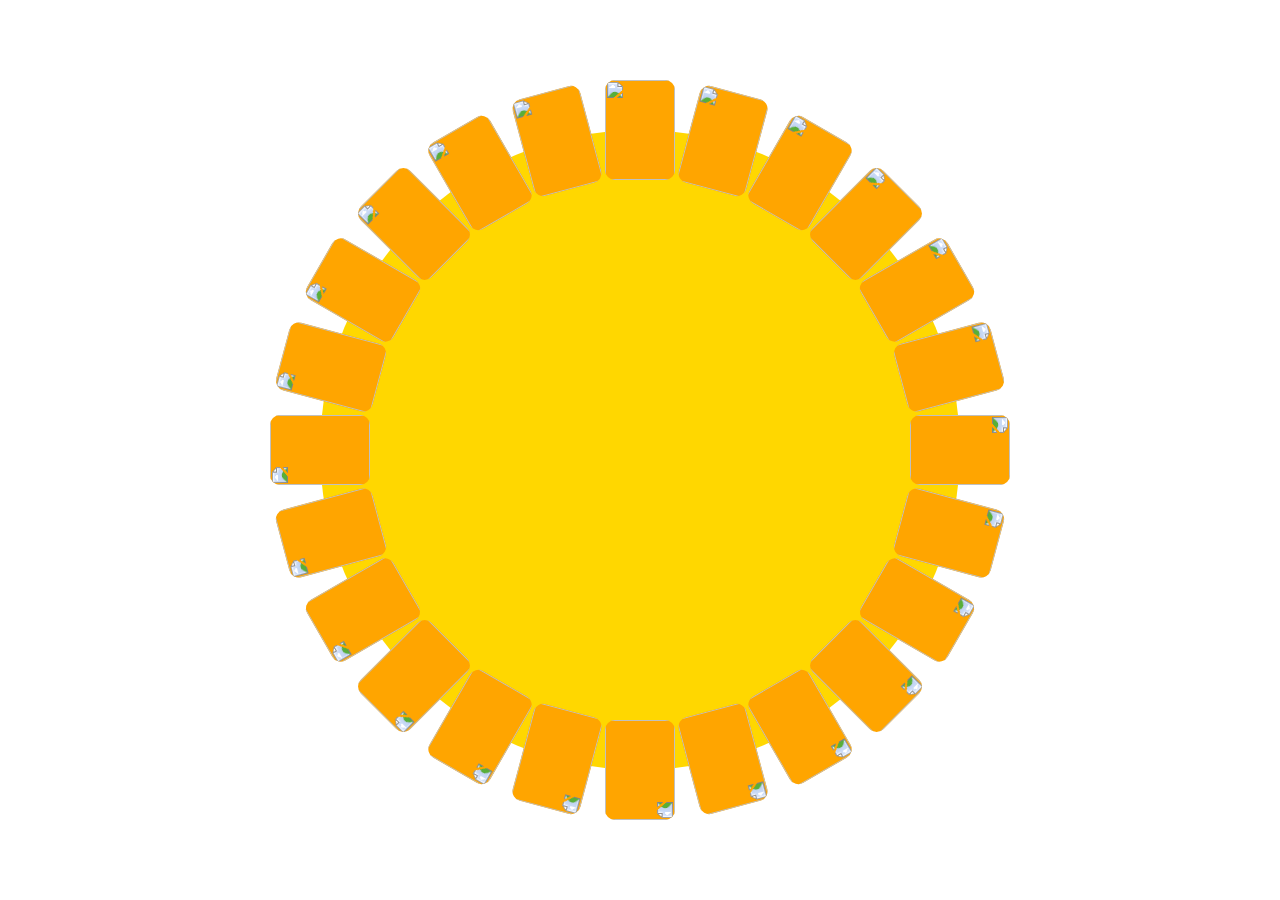
==== index7.html @ 0081126d "이미지써클" ====
<!DOCTYPE html>
<html lang="en">

<head>
    <meta charset="UTF-8">
    <meta name="viewport" content="width=device-width, initial-scale=1.0">
    <title>Dynamic Card Placement</title>
    <style>
        .card {

            border-radius: 10px;
            position: relative;
            /* 카드에 position 추가 */
        }

        .card img {
            width: 100%;
            height: 100%;
            object-fit: cover;
            border-radius: 10px;
            transition: transform 0.3s ease;
            /* 트랜지션 설정 */
        }

        .card img:hover {
            transform: scale(1.8);
            z-index: 10;
            /* 호버할 때 이미지를 1.5배로 확대 */
        }

        .isSecond {
            transform: scale(3);
        }

        .detail-button {
            margin-top: 100px;
        }
    </style>
</head>

<body>
    <div class="table"></div>

    <script>
        const images = [
            'https://search3.kakaocdn.net/argon/656x0_80_wr/Fdw60fejriu',
            'https://search1.kakaocdn.net/argon/656x0_80_wr/1AmP7klqBiW',
            'https://search1.kakaocdn.net/argon/656x0_80_wr/5rZKc67EPJ4',
            'https://search2.kakaocdn.net/argon/656x0_80_wr/5boqAGhvpqs',
            'https://search2.kakaocdn.net/argon/550x0_65_wr/Gl1Yurbx5Df0',
            'https://search3.kakaocdn.net/argon/656x0_80_wr/Fdw60fejriu',
            'https://search1.kakaocdn.net/argon/656x0_80_wr/1AmP7klqBiW',
            'https://search1.kakaocdn.net/argon/656x0_80_wr/5rZKc67EPJ4',
            'https://search2.kakaocdn.net/argon/656x0_80_wr/5boqAGhvpqs',
            'https://search2.kakaocdn.net/argon/550x0_65_wr/Gl1Yurbx5Df0',
            'https://search3.kakaocdn.net/argon/656x0_80_wr/Fdw60fejriu',
            'https://search1.kakaocdn.net/argon/656x0_80_wr/1AmP7klqBiW',
            'https://search3.kakaocdn.net/argon/656x0_80_wr/Fdw60fejriu',
            'https://search1.kakaocdn.net/argon/656x0_80_wr/1AmP7klqBiW',
            'https://search1.kakaocdn.net/argon/656x0_80_wr/5rZKc67EPJ4',
            'https://search2.kakaocdn.net/argon/656x0_80_wr/5boqAGhvpqs',
            'https://search2.kakaocdn.net/argon/550x0_65_wr/Gl1Yurbx5Df0',
            'https://search3.kakaocdn.net/argon/656x0_80_wr/Fdw60fejriu',
            'https://search1.kakaocdn.net/argon/656x0_80_wr/1AmP7klqBiW',
            'https://search1.kakaocdn.net/argon/656x0_80_wr/5rZKc67EPJ4',
            'https://search2.kakaocdn.net/argon/656x0_80_wr/5boqAGhvpqs',
            'https://search2.kakaocdn.net/argon/550x0_65_wr/Gl1Yurbx5Df0',
            'https://search3.kakaocdn.net/argon/656x0_80_wr/Fdw60fejriu',
            'https://search1.kakaocdn.net/argon/656x0_80_wr/1AmP7klqBiW',
        ];
        // 화면의 정중앙에 원을 그리기 위한 설정
        const centerX = window.innerWidth / 2;
        const centerY = window.innerHeight / 2;
        const radius = 320; // 2배 확대된 원의 반지름

        // 화면의 정중앙에 원을 그리기
        const table = document.createElement('div');
        table.classList.add('table');
        table.style.width = radius * 2 + 'px';
        table.style.height = radius * 2 + 'px';
        table.style.borderRadius = '50%';
        table.style.backgroundColor = '#FFD700'; // 원의 배경색
        table.style.position = 'absolute';
        table.style.top = centerY - radius + 'px';
        table.style.left = centerX - radius + 'px';
        document.body.appendChild(table);

        // 원 주변에 카드를 배치하기
        const numberOfCards = 24; // 카드의 개수
        const cardWidth = 70; // 카드의 너비
        const cardHeight = 100; // 카드의 높이
        const angleBetweenCards = 360 / numberOfCards; // 각 카드 간의 각도 차이

        for (let i = 0; i < numberOfCards; i++) {
            const angle = angleBetweenCards * i; // 각도
            const card = document.createElement('div');
            card.classList.add('card');
            card.style.width = cardWidth + 'px';
            card.style.height = cardHeight + 'px';
            card.style.backgroundColor = '#FFA500'; // 카드의 배경색

            let x = centerX + radius * Math.cos(angle * Math.PI / 180);
            let y = centerY + radius * Math.sin(angle * Math.PI / 180);

            // 카드를 화면에 배치
            card.style.position = 'absolute';
            card.style.top = y - cardHeight / 2 + 'px';
            card.style.left = x - cardWidth / 2 + 'px';

            // 카드에 반시계 방향으로 90도 회전을 적용
            card.style.transform = `rotate(${angle + 90}deg)`;

            // 이미지 요소 생성
            const img = document.createElement('img');
            img.src = images[i % images.length]; // 이미지 배열에서 이미지 소스 설정
            img.style.width = '100%';
            img.style.height = '100%';
            img.style.objectFit = 'cover'; // 이미지를 카드에 꽉 채우도록 설정

            // 이미지를 카드에 추가
            card.appendChild(img);

            document.body.appendChild(card);
        }

        document.addEventListener('DOMContentLoaded', function () {
            const cards = document.querySelectorAll('.card');
            let isFirstClick = true;
            let prevAngle = 0;
            let detailButton = null; // 변수 추가

            cards.forEach(card => {
                card.addEventListener('click', function () {
                    if (isFirstClick) {
                        moveToCenter(card);
                        isFirstClick = false;
                        card.querySelector('img').classList.add('isSecond');
                        card.querySelector('img').style.transform = 'scale(3)';

                        // 클릭한 카드의 각도 저장
                        const cardRect = card.getBoundingClientRect();
                        const centerX = window.innerWidth / 2;
                        const centerY = window.innerHeight / 2;
                        const deltaX = cardRect.left + cardRect.width / 2 - centerX;
                        const deltaY = cardRect.top + cardRect.height / 2 - centerY;
                        prevAngle = Math.atan2(deltaY, deltaX) * (180 / Math.PI);

                        // '자세히' 버튼 추가
                        detailButton = document.createElement('button');
                        detailButton.textContent = '자세히';
                        detailButton.classList.add('detail-button');
                        detailButton.addEventListener('click', handleDetailClick);
                        card.appendChild(detailButton);

                    } else {
                        rotateToPreviousAngle(card, prevAngle + 90); // 이전 각도에 90도를 더해줌
                        isFirstClick = true;
                        card.querySelector('img').classList.remove('isSecond');
                        card.querySelector('img').style.transform = 'scale(1)';

                        // '자세히' 버튼 제거
                        if (detailButton) {
                            detailButton.remove();
                            detailButton = null;
                        }

                    }
                });
            });

            function moveToCenter(card) {
                const centerX = window.innerWidth / 2;
                const centerY = window.innerHeight / 2;
                const cardRect = card.getBoundingClientRect();
                card.style.transition = 'transform 0.5s ease';
                card.style.transform = `translate(${centerX - cardRect.width / 2 - cardRect.left}px, ${centerY - cardRect.height / 2 - cardRect.top}px)`;
            }

            function rotateToPreviousAngle(card, angle) {
                if (angle < 0) {
                    angle += 360; // 음수 각도를 0부터 360도 사이의 값으로 변환
                }
                card.style.transition = 'transform 0.5s ease';
                card.style.transform = `rotate(${angle}deg)`;
            }

            function handleDetailClick() {
                // '자세히' 버튼을 눌렀을 때의 동작 추가
                console.log('자세히 버튼 클릭');
                // TODO: 상세페이지로 이동하는 로직 추가
            }
        });

    </script>
</body>

</html>
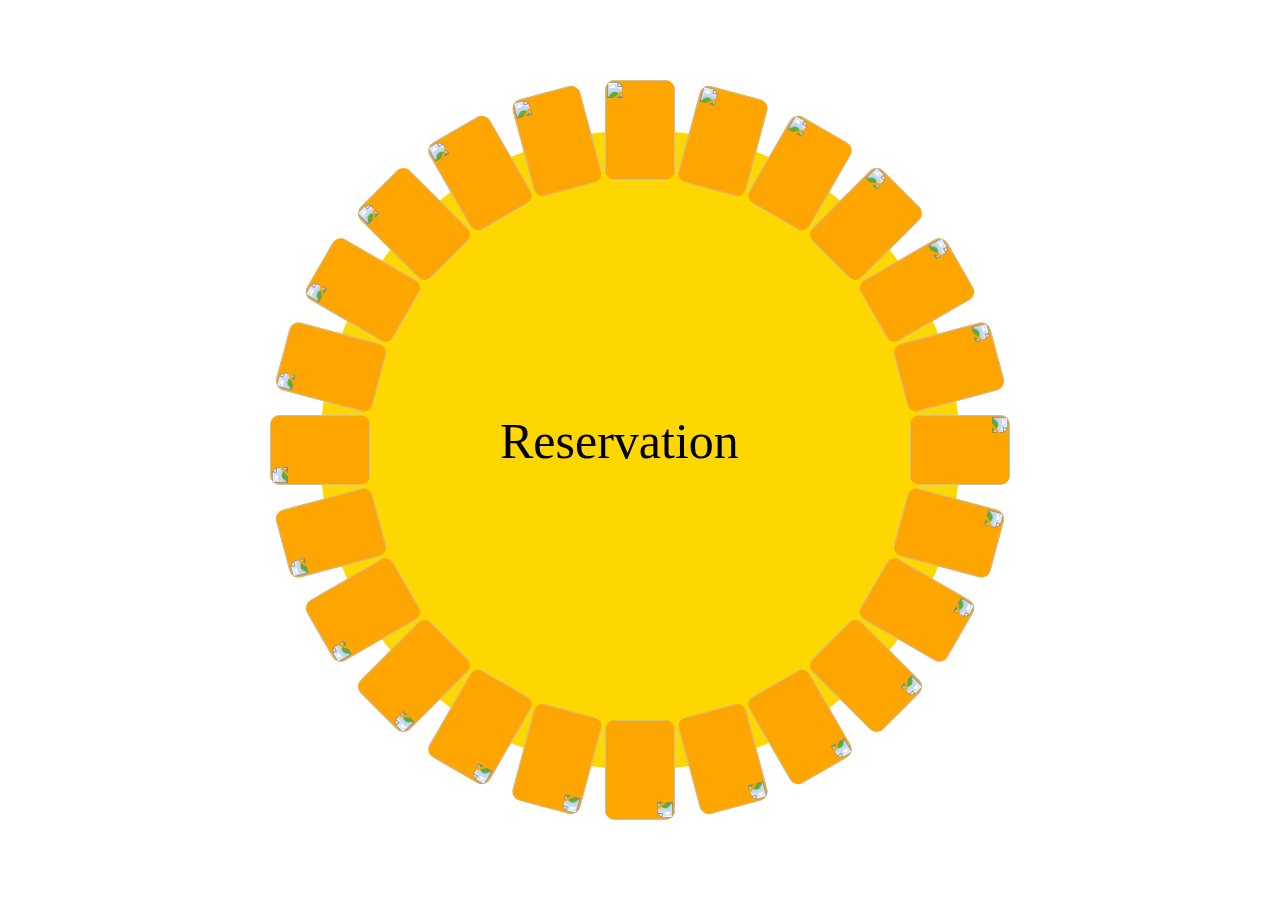
==== commit 3d460c55: "." ====
--- a/index7.html
+++ b/index7.html
@@ -32,7 +32,7 @@
             transform: scale(3);
         }
 
-        .detail-button {
+        .reserve-button {
             margin-top: 100px;
         }
     </style>
@@ -85,6 +85,15 @@
         table.style.left = centerX - radius + 'px';
         document.body.appendChild(table);
 
+        // '좌석예약' 문구 추가
+        const reservationText = document.createElement('div');
+        reservationText.textContent = 'Reservation';
+        reservationText.style.fontSize = '50px';
+        reservationText.style.position = 'absolute';
+        reservationText.style.top = centerY - 38 + 'px'; // 수직 중앙 정렬
+        reservationText.style.left = centerX - 140 + 'px'; // 수평 중앙 정렬
+        document.body.appendChild(reservationText);
+
         // 원 주변에 카드를 배치하기
         const numberOfCards = 24; // 카드의 개수
         const cardWidth = 70; // 카드의 너비
@@ -127,7 +136,7 @@
             const cards = document.querySelectorAll('.card');
             let isFirstClick = true;
             let prevAngle = 0;
-            let detailButton = null; // 변수 추가
+            let reserveButton = null; // 변수 추가
 
             cards.forEach(card => {
                 card.addEventListener('click', function () {
@@ -145,12 +154,12 @@
                         const deltaY = cardRect.top + cardRect.height / 2 - centerY;
                         prevAngle = Math.atan2(deltaY, deltaX) * (180 / Math.PI);
 
-                        // '자세히' 버튼 추가
-                        detailButton = document.createElement('button');
-                        detailButton.textContent = '자세히';
-                        detailButton.classList.add('detail-button');
-                        detailButton.addEventListener('click', handleDetailClick);
-                        card.appendChild(detailButton);
+                        // '좌석예약' 버튼 추가
+                        reserveButton = document.createElement('button');
+                        reserveButton.textContent = '좌석예약';
+                        reserveButton.classList.add('reserve-button');
+                        reserveButton.addEventListener('click', handleReserveClick);
+                        card.appendChild(reserveButton);
 
                     } else {
                         rotateToPreviousAngle(card, prevAngle + 90); // 이전 각도에 90도를 더해줌
@@ -158,10 +167,10 @@
                         card.querySelector('img').classList.remove('isSecond');
                         card.querySelector('img').style.transform = 'scale(1)';
 
-                        // '자세히' 버튼 제거
-                        if (detailButton) {
-                            detailButton.remove();
-                            detailButton = null;
+                        // '좌석예약' 버튼 제거
+                        if (reserveButton) {
+                            reserveButton.remove();
+                            reserveButton = null;
                         }
 
                     }
@@ -184,10 +193,10 @@
                 card.style.transform = `rotate(${angle}deg)`;
             }
 
-            function handleDetailClick() {
-                // '자세히' 버튼을 눌렀을 때의 동작 추가
-                console.log('자세히 버튼 클릭');
-                // TODO: 상세페이지로 이동하는 로직 추가
+            function handleReserveClick() {
+                // '좌석예약' 버튼을 눌렀을 때의 동작 추가
+                console.log('좌석예약 버튼 클릭');
+                window.location.href = url;
             }
         });
 
